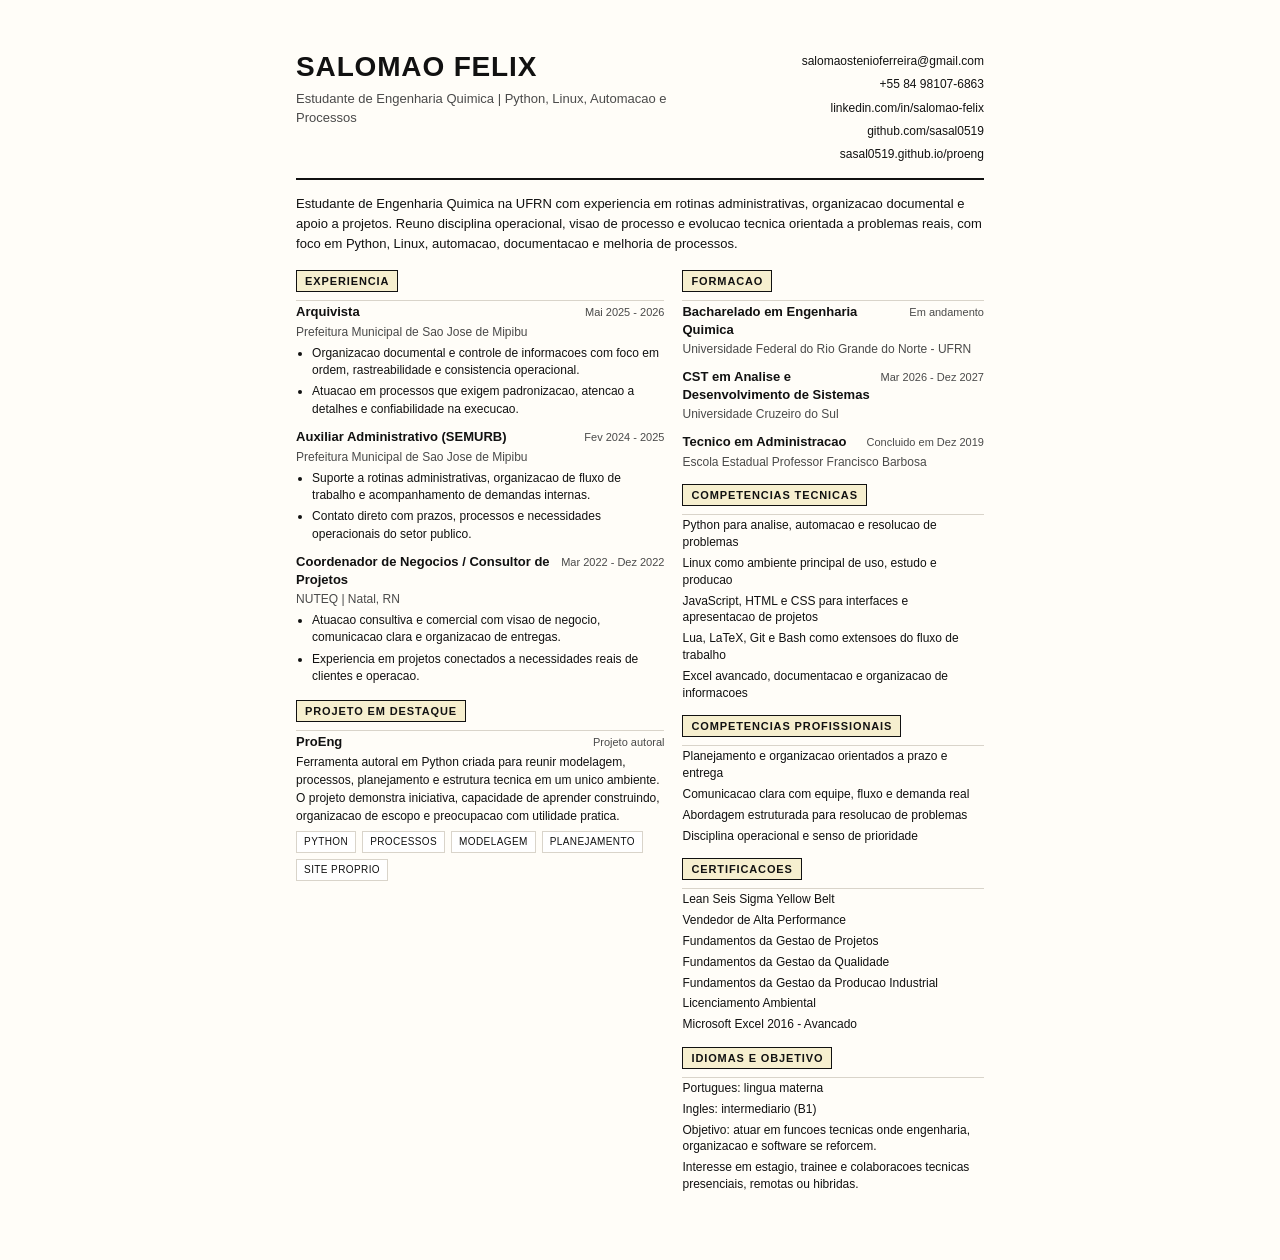
==== assets/docs/curriculo.html @ 672a3304 "ATT" ====
<!DOCTYPE html>
<html lang="pt-BR">
<head>
<meta charset="UTF-8">
<meta name="viewport" content="width=device-width, initial-scale=1.0">
<title>Curriculo | Salomao Felix</title>
<style>
  :root{
    --ink:#111111;
    --muted:#4a4a4a;
    --line:#d9d4ca;
    --paper:#fffdf8;
    --accent:#e8b923;
    --accent-soft:#f6efcf;
  }

  *{box-sizing:border-box}

  @page{
    size:A4;
    margin:14mm;
  }

  body{
    margin:0;
    font-family:"Arial",sans-serif;
    color:var(--ink);
    background:var(--paper);
  }

  .page{
    width:210mm;
    min-height:297mm;
    margin:0 auto;
    padding:14mm;
    background:var(--paper);
  }

  .top{
    display:grid;
    grid-template-columns:1.2fr .8fr;
    gap:18px;
    align-items:start;
    padding-bottom:14px;
    border-bottom:2px solid var(--ink);
  }

  h1{
    margin:0 0 8px;
    font-size:28px;
    line-height:1;
    text-transform:uppercase;
    letter-spacing:.03em;
  }

  .role{
    margin:0;
    font-size:13px;
    line-height:1.5;
    color:var(--muted);
  }

  .contact{
    display:grid;
    gap:6px;
    font-size:12px;
    line-height:1.45;
    text-align:right;
  }

  .contact a{
    color:inherit;
    text-decoration:none;
  }

  .summary{
    margin:14px 0 0;
    font-size:13px;
    line-height:1.55;
  }

  .grid{
    display:grid;
    grid-template-columns:1.1fr .9fr;
    gap:18px;
    margin-top:16px;
  }

  section{
    margin-bottom:14px;
  }

  .section-title{
    display:inline-block;
    margin:0 0 8px;
    padding:4px 8px;
    background:var(--accent-soft);
    border:1px solid var(--ink);
    font-size:11px;
    text-transform:uppercase;
    letter-spacing:.08em;
  }

  .block{
    padding-top:2px;
    border-top:1px solid var(--line);
  }

  .item{
    margin-bottom:10px;
  }

  .item:last-child{
    margin-bottom:0;
  }

  .item-head{
    display:flex;
    justify-content:space-between;
    gap:10px;
    align-items:baseline;
    margin-bottom:3px;
  }

  .item-title{
    margin:0;
    font-size:13px;
    line-height:1.35;
    font-weight:700;
  }

  .item-date{
    font-size:11px;
    color:var(--muted);
    white-space:nowrap;
  }

  .item-subtitle{
    margin:0 0 4px;
    font-size:12px;
    color:var(--muted);
    line-height:1.4;
  }

  p{
    margin:0;
    font-size:12px;
    line-height:1.5;
  }

  ul{
    margin:4px 0 0 16px;
    padding:0;
  }

  li{
    margin:0 0 4px;
    font-size:12px;
    line-height:1.45;
  }

  .chips{
    display:flex;
    flex-wrap:wrap;
    gap:6px;
    margin-top:6px;
  }

  .chip{
    padding:4px 7px;
    border:1px solid var(--line);
    font-size:10px;
    line-height:1.2;
    text-transform:uppercase;
    letter-spacing:.04em;
    background:#fff;
  }

  .compact-list{
    display:grid;
    gap:4px;
  }

  .compact-list span{
    font-size:12px;
    line-height:1.4;
  }
</style>
</head>
<body>
  <main class="page">
    <header class="top">
      <div>
        <h1>Salomao Felix</h1>
        <p class="role">Estudante de Engenharia Quimica | Python, Linux, Automacao e Processos</p>
      </div>
      <div class="contact">
        <a href="mailto:salomaostenioferreira@gmail.com">salomaostenioferreira@gmail.com</a>
        <span>+55 84 98107-6863</span>
        <a href="https://www.linkedin.com/in/salom%C3%A3o-f%C3%A9lix-b4b492191/">linkedin.com/in/salomao-felix</a>
        <a href="https://github.com/sasal0519">github.com/sasal0519</a>
        <a href="https://sasal0519.github.io/proeng/">sasal0519.github.io/proeng</a>
      </div>
    </header>

    <p class="summary">
      Estudante de Engenharia Quimica na UFRN com experiencia em rotinas administrativas, organizacao documental e apoio a projetos.
      Reuno disciplina operacional, visao de processo e evolucao tecnica orientada a problemas reais, com foco em Python, Linux,
      automacao, documentacao e melhoria de processos.
    </p>

    <div class="grid">
      <div>
        <section>
          <h2 class="section-title">Experiencia</h2>
          <div class="block">
            <div class="item">
              <div class="item-head">
                <h3 class="item-title">Arquivista</h3>
                <span class="item-date">Mai 2025 - 2026</span>
              </div>
              <p class="item-subtitle">Prefeitura Municipal de Sao Jose de Mipibu</p>
              <ul>
                <li>Organizacao documental e controle de informacoes com foco em ordem, rastreabilidade e consistencia operacional.</li>
                <li>Atuacao em processos que exigem padronizacao, atencao a detalhes e confiabilidade na execucao.</li>
              </ul>
            </div>

            <div class="item">
              <div class="item-head">
                <h3 class="item-title">Auxiliar Administrativo (SEMURB)</h3>
                <span class="item-date">Fev 2024 - 2025</span>
              </div>
              <p class="item-subtitle">Prefeitura Municipal de Sao Jose de Mipibu</p>
              <ul>
                <li>Suporte a rotinas administrativas, organizacao de fluxo de trabalho e acompanhamento de demandas internas.</li>
                <li>Contato direto com prazos, processos e necessidades operacionais do setor publico.</li>
              </ul>
            </div>

            <div class="item">
              <div class="item-head">
                <h3 class="item-title">Coordenador de Negocios / Consultor de Projetos</h3>
                <span class="item-date">Mar 2022 - Dez 2022</span>
              </div>
              <p class="item-subtitle">NUTEQ | Natal, RN</p>
              <ul>
                <li>Atuacao consultiva e comercial com visao de negocio, comunicacao clara e organizacao de entregas.</li>
                <li>Experiencia em projetos conectados a necessidades reais de clientes e operacao.</li>
              </ul>
            </div>
          </div>
        </section>

        <section>
          <h2 class="section-title">Projeto em Destaque</h2>
          <div class="block">
            <div class="item">
              <div class="item-head">
                <h3 class="item-title">ProEng</h3>
                <span class="item-date">Projeto autoral</span>
              </div>
              <p>
                Ferramenta autoral em Python criada para reunir modelagem, processos, planejamento e estrutura tecnica em um unico ambiente.
                O projeto demonstra iniciativa, capacidade de aprender construindo, organizacao de escopo e preocupacao com utilidade pratica.
              </p>
              <div class="chips">
                <span class="chip">Python</span>
                <span class="chip">Processos</span>
                <span class="chip">Modelagem</span>
                <span class="chip">Planejamento</span>
                <span class="chip">Site proprio</span>
              </div>
            </div>
          </div>
        </section>
      </div>

      <div>
        <section>
          <h2 class="section-title">Formacao</h2>
          <div class="block">
            <div class="item">
              <div class="item-head">
                <h3 class="item-title">Bacharelado em Engenharia Quimica</h3>
                <span class="item-date">Em andamento</span>
              </div>
              <p class="item-subtitle">Universidade Federal do Rio Grande do Norte - UFRN</p>
            </div>

            <div class="item">
              <div class="item-head">
                <h3 class="item-title">CST em Analise e Desenvolvimento de Sistemas</h3>
                <span class="item-date">Mar 2026 - Dez 2027</span>
              </div>
              <p class="item-subtitle">Universidade Cruzeiro do Sul</p>
            </div>

            <div class="item">
              <div class="item-head">
                <h3 class="item-title">Tecnico em Administracao</h3>
                <span class="item-date">Concluido em Dez 2019</span>
              </div>
              <p class="item-subtitle">Escola Estadual Professor Francisco Barbosa</p>
            </div>
          </div>
        </section>

        <section>
          <h2 class="section-title">Competencias Tecnicas</h2>
          <div class="block compact-list">
            <span>Python para analise, automacao e resolucao de problemas</span>
            <span>Linux como ambiente principal de uso, estudo e producao</span>
            <span>JavaScript, HTML e CSS para interfaces e apresentacao de projetos</span>
            <span>Lua, LaTeX, Git e Bash como extensoes do fluxo de trabalho</span>
            <span>Excel avancado, documentacao e organizacao de informacoes</span>
          </div>
        </section>

        <section>
          <h2 class="section-title">Competencias Profissionais</h2>
          <div class="block compact-list">
            <span>Planejamento e organizacao orientados a prazo e entrega</span>
            <span>Comunicacao clara com equipe, fluxo e demanda real</span>
            <span>Abordagem estruturada para resolucao de problemas</span>
            <span>Disciplina operacional e senso de prioridade</span>
          </div>
        </section>

        <section>
          <h2 class="section-title">Certificacoes</h2>
          <div class="block compact-list">
            <span>Lean Seis Sigma Yellow Belt</span>
            <span>Vendedor de Alta Performance</span>
            <span>Fundamentos da Gestao de Projetos</span>
            <span>Fundamentos da Gestao da Qualidade</span>
            <span>Fundamentos da Gestao da Producao Industrial</span>
            <span>Licenciamento Ambiental</span>
            <span>Microsoft Excel 2016 - Avancado</span>
          </div>
        </section>

        <section>
          <h2 class="section-title">Idiomas e Objetivo</h2>
          <div class="block compact-list">
            <span>Portugues: lingua materna</span>
            <span>Ingles: intermediario (B1)</span>
            <span>Objetivo: atuar em funcoes tecnicas onde engenharia, organizacao e software se reforcem.</span>
            <span>Interesse em estagio, trainee e colaboracoes tecnicas presenciais, remotas ou hibridas.</span>
          </div>
        </section>
      </div>
    </div>
  </main>
</body>
</html>
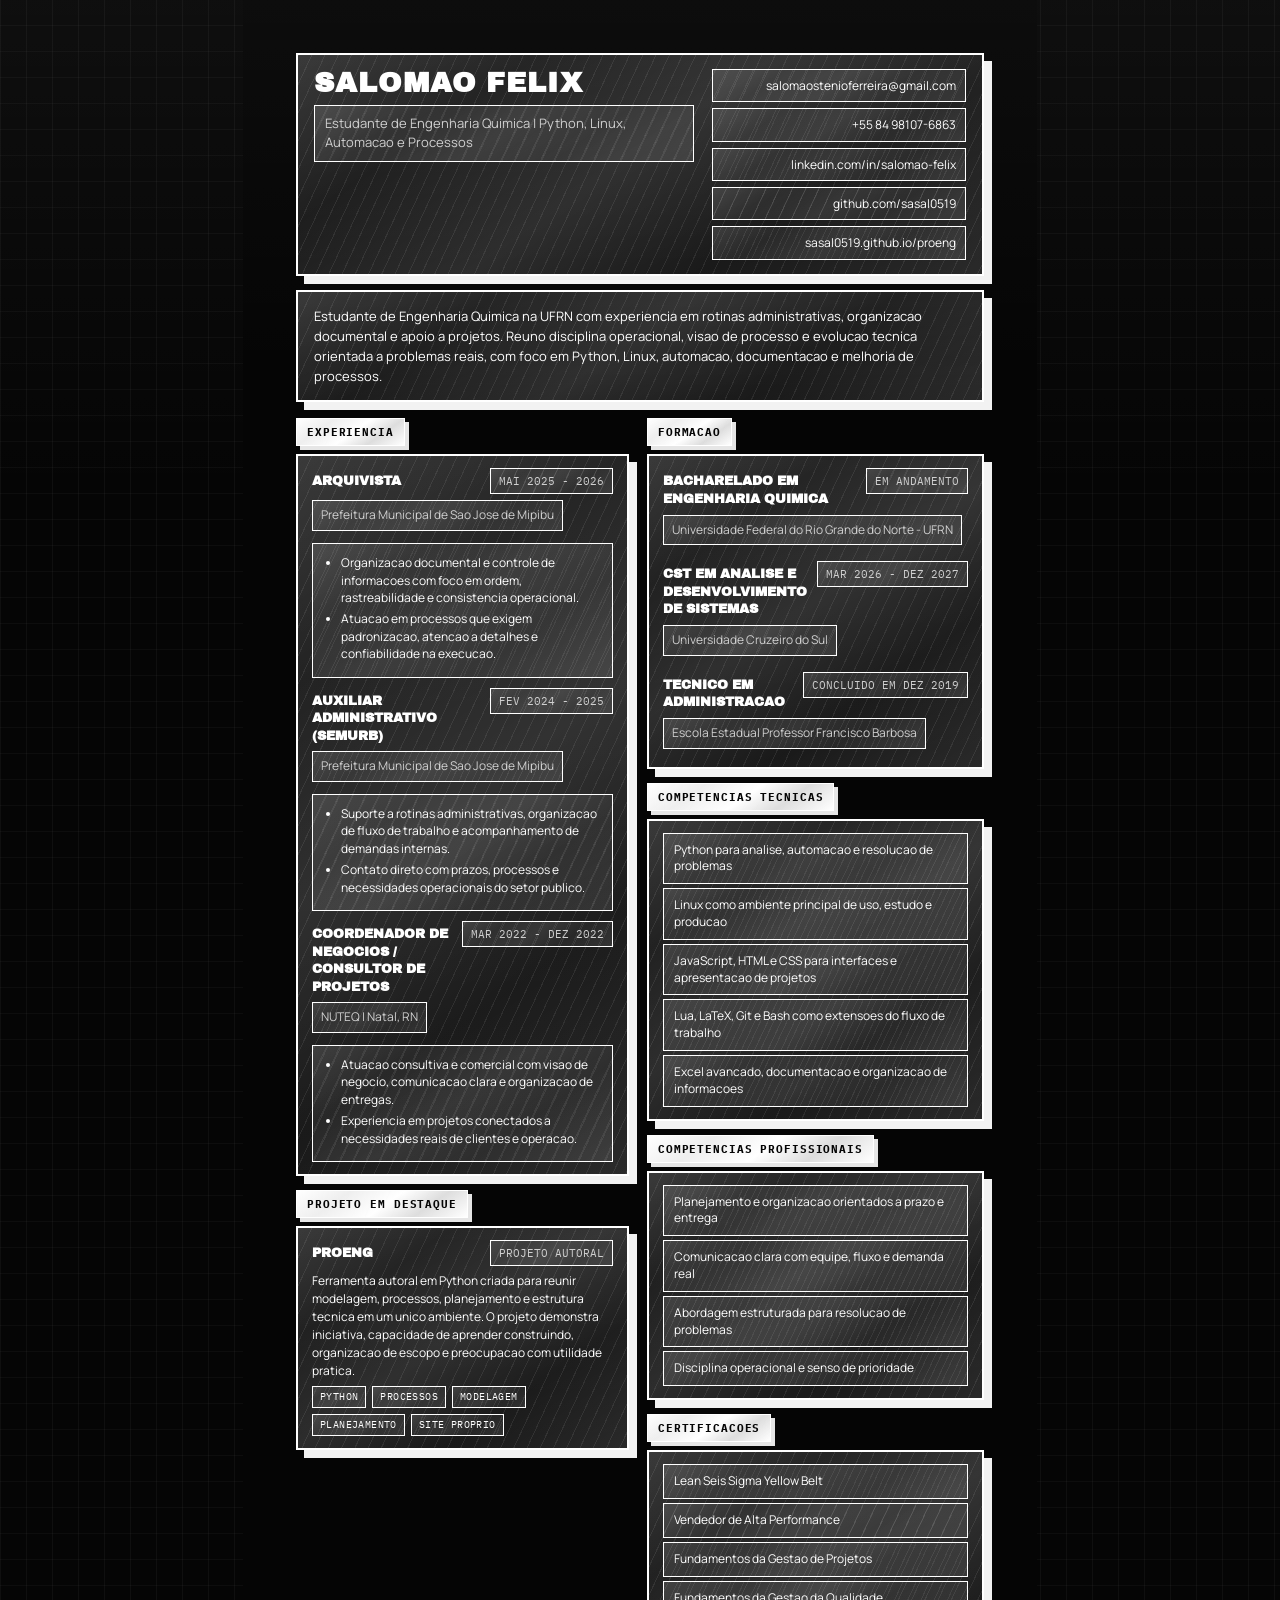
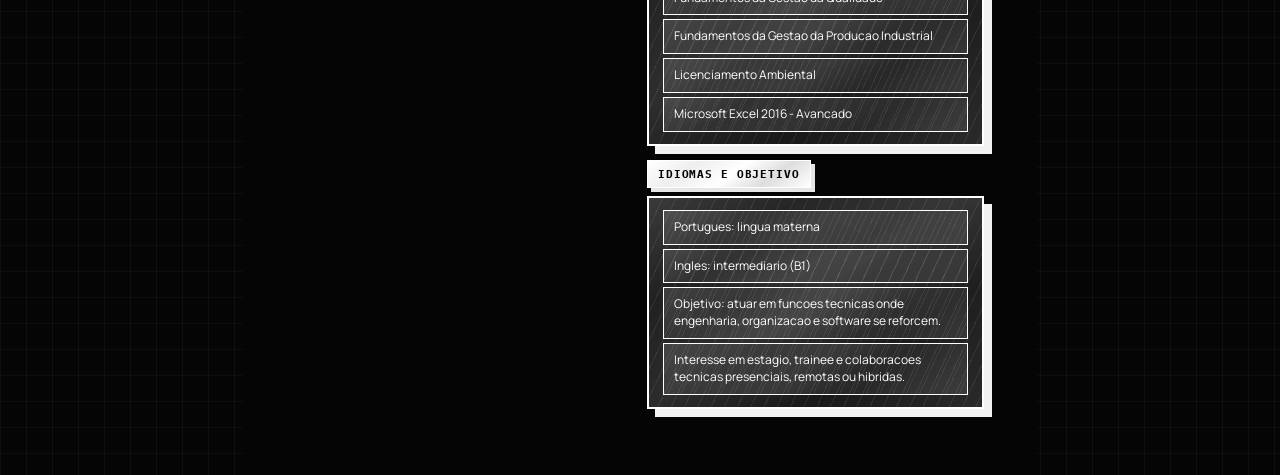
==== commit 6fa41861: "att" ====
--- a/assets/docs/curriculo.html
+++ b/assets/docs/curriculo.html
@@ -4,14 +4,29 @@
 <meta charset="UTF-8">
 <meta name="viewport" content="width=device-width, initial-scale=1.0">
 <title>Curriculo | Salomao Felix</title>
+<link rel="preconnect" href="https://fonts.googleapis.com">
+<link rel="preconnect" href="https://fonts.gstatic.com" crossorigin>
+<link href="https://fonts.googleapis.com/css2?family=Archivo+Black&family=IBM+Plex+Mono:wght@400;500;700&family=Manrope:wght@400;500;600;700;800&display=swap" rel="stylesheet">
 <style>
   :root{
-    --ink:#111111;
-    --muted:#4a4a4a;
-    --line:#d9d4ca;
-    --paper:#fffdf8;
-    --accent:#e8b923;
-    --accent-soft:#f6efcf;
+    --bg:#050505;
+    --paper:#111111;
+    --ink:#ffffff;
+    --muted:#d0d0d0;
+    --line:#ffffff;
+    --metal-dark:
+      linear-gradient(145deg, rgba(255,255,255,.12), rgba(255,255,255,.03) 24%, rgba(255,255,255,.1) 48%, rgba(255,255,255,.02) 72%, rgba(255,255,255,.09)),
+      linear-gradient(180deg, rgba(255,255,255,.06), rgba(255,255,255,.015)),
+      repeating-linear-gradient(115deg, rgba(255,255,255,.08) 0 1px, transparent 1px 12px),
+      #111111;
+    --metal-ui-dark:
+      linear-gradient(145deg, rgba(255,255,255,.11), rgba(255,255,255,.03) 24%, rgba(255,255,255,.08) 48%, rgba(255,255,255,.02) 70%, rgba(255,255,255,.07)),
+      repeating-linear-gradient(115deg, rgba(255,255,255,.07) 0 1px, transparent 1px 12px),
+      rgba(255,255,255,.03);
+    --metal-ui-light:
+      linear-gradient(145deg, rgba(255,255,255,1), rgba(238,238,238,.98) 26%, rgba(255,255,255,.94) 52%, rgba(220,220,220,.96) 74%, rgba(255,255,255,1)),
+      repeating-linear-gradient(115deg, rgba(0,0,0,.08) 0 1px, transparent 1px 12px),
+      #ffffff;
   }
 
   *{box-sizing:border-box}
@@ -23,9 +38,16 @@
 
   body{
     margin:0;
-    font-family:"Arial",sans-serif;
+    font-family:"Manrope",sans-serif;
     color:var(--ink);
-    background:var(--paper);
+    background:
+      radial-gradient(circle at 12% 16%, rgba(255,255,255,.06), transparent 0 18%),
+      radial-gradient(circle at 84% 12%, rgba(255,255,255,.04), transparent 0 16%),
+      linear-gradient(180deg, rgba(255,255,255,.04), rgba(255,255,255,0) 24%),
+      linear-gradient(90deg, rgba(255,255,255,.04) 1px, transparent 1px),
+      linear-gradient(0deg, rgba(255,255,255,.03) 1px, transparent 1px),
+      var(--bg);
+    background-size:100% 100%, 100% 100%, 100% 100%, 26px 26px, 26px 26px, auto;
   }
 
   .page{
@@ -33,7 +55,9 @@
     min-height:297mm;
     margin:0 auto;
     padding:14mm;
-    background:var(--paper);
+    background:
+      linear-gradient(180deg, rgba(255,255,255,.03), rgba(255,255,255,0) 18%),
+      var(--bg);
   }
 
   .top{
@@ -41,20 +65,28 @@
     grid-template-columns:1.2fr .8fr;
     gap:18px;
     align-items:start;
-    padding-bottom:14px;
-    border-bottom:2px solid var(--ink);
+    padding:14px 16px;
+    margin-bottom:14px;
+    border:2px solid var(--line);
+    background:var(--metal-dark);
+    box-shadow:8px 8px 0 rgba(255,255,255,.95);
   }
 
   h1{
     margin:0 0 8px;
+    font-family:"Archivo Black",sans-serif;
     font-size:28px;
     line-height:1;
     text-transform:uppercase;
-    letter-spacing:.03em;
+    letter-spacing:.04em;
   }
 
   .role{
     margin:0;
+    display:inline-block;
+    padding:8px 10px;
+    border:1px solid var(--line);
+    background:var(--metal-ui-dark);
     font-size:13px;
     line-height:1.5;
     color:var(--muted);
@@ -68,13 +100,25 @@
     text-align:right;
   }
 
+  .contact a,
+  .contact span{
+    display:inline-block;
+    padding:7px 9px;
+    border:1px solid var(--line);
+    background:var(--metal-ui-dark);
+  }
+
   .contact a{
     color:inherit;
     text-decoration:none;
   }
 
   .summary{
-    margin:14px 0 0;
+    margin:0;
+    padding:14px 16px;
+    border:2px solid var(--line);
+    background:var(--metal-dark);
+    box-shadow:8px 8px 0 rgba(255,255,255,.95);
     font-size:13px;
     line-height:1.55;
   }
@@ -93,17 +137,22 @@
   .section-title{
     display:inline-block;
     margin:0 0 8px;
-    padding:4px 8px;
-    background:var(--accent-soft);
-    border:1px solid var(--ink);
+    padding:6px 10px;
+    background:var(--metal-ui-light);
+    color:#050505;
+    border:1px solid var(--line);
     font-size:11px;
     text-transform:uppercase;
     letter-spacing:.08em;
+    font-family:"IBM Plex Mono",monospace;
+    box-shadow:4px 4px 0 rgba(255,255,255,.9);
   }
 
   .block{
-    padding-top:2px;
-    border-top:1px solid var(--line);
+    padding:12px 14px;
+    border:2px solid var(--line);
+    background:var(--metal-dark);
+    box-shadow:8px 8px 0 rgba(255,255,255,.95);
   }
 
   .item{
@@ -119,24 +168,34 @@
     justify-content:space-between;
     gap:10px;
     align-items:baseline;
-    margin-bottom:3px;
+    margin-bottom:6px;
   }
 
   .item-title{
     margin:0;
+    font-family:"Archivo Black",sans-serif;
     font-size:13px;
     line-height:1.35;
-    font-weight:700;
+    text-transform:uppercase;
   }
 
   .item-date{
+    padding:5px 8px;
+    border:1px solid var(--line);
+    background:var(--metal-ui-dark);
     font-size:11px;
     color:var(--muted);
     white-space:nowrap;
+    font-family:"IBM Plex Mono",monospace;
+    text-transform:uppercase;
   }
 
   .item-subtitle{
-    margin:0 0 4px;
+    margin:0 0 6px;
+    display:inline-block;
+    padding:6px 8px;
+    border:1px solid var(--line);
+    background:var(--metal-ui-dark);
     font-size:12px;
     color:var(--muted);
     line-height:1.4;
@@ -149,8 +208,10 @@
   }
 
   ul{
-    margin:4px 0 0 16px;
-    padding:0;
+    margin:6px 0 0 0;
+    padding:10px 12px 10px 28px;
+    border:1px solid var(--line);
+    background:var(--metal-ui-dark);
   }
 
   li{
@@ -173,7 +234,8 @@
     line-height:1.2;
     text-transform:uppercase;
     letter-spacing:.04em;
-    background:#fff;
+    background:var(--metal-ui-dark);
+    font-family:"IBM Plex Mono",monospace;
   }
 
   .compact-list{
@@ -182,6 +244,10 @@
   }
 
   .compact-list span{
+    display:block;
+    padding:8px 10px;
+    border:1px solid var(--line);
+    background:var(--metal-ui-dark);
     font-size:12px;
     line-height:1.4;
   }
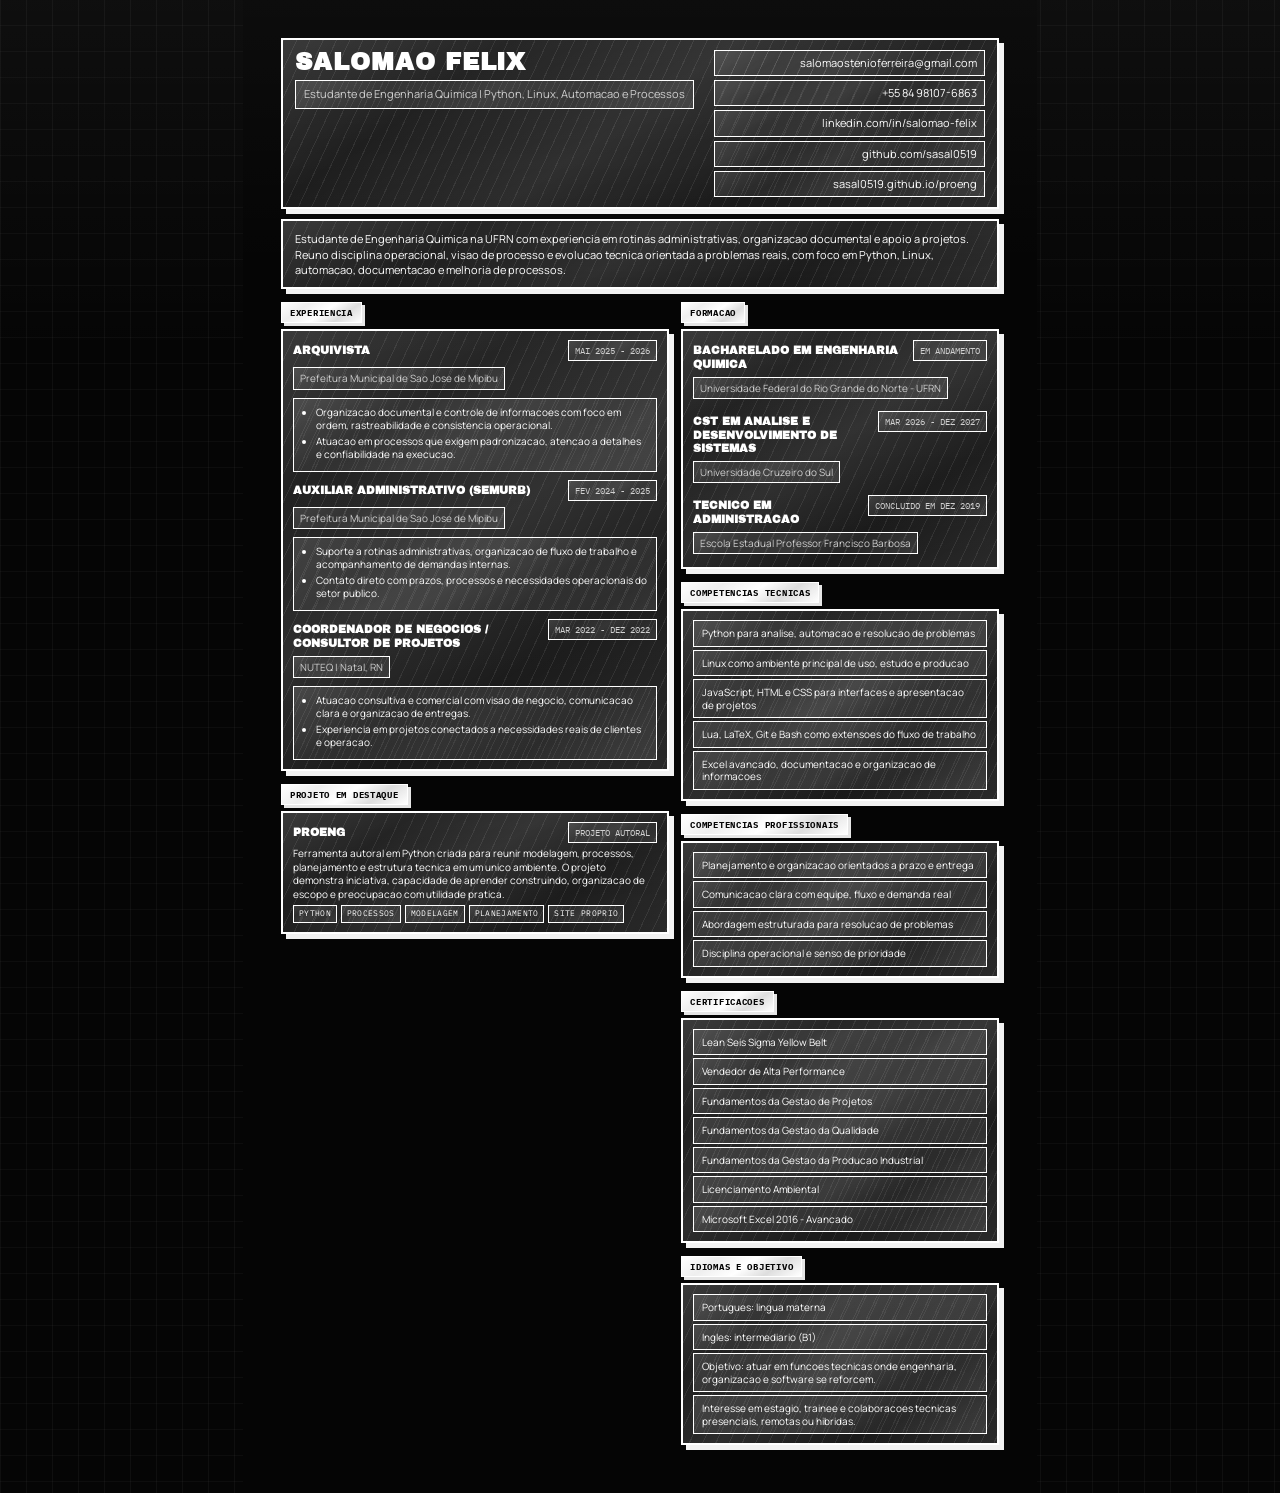
==== commit f51fbadc: "att" ====
--- a/assets/docs/curriculo.html
+++ b/assets/docs/curriculo.html
@@ -33,7 +33,7 @@
 
   @page{
     size:A4;
-    margin:14mm;
+    margin:10mm;
   }
 
   body{
@@ -54,7 +54,7 @@
     width:210mm;
     min-height:297mm;
     margin:0 auto;
-    padding:14mm;
+    padding:10mm;
     background:
       linear-gradient(180deg, rgba(255,255,255,.03), rgba(255,255,255,0) 18%),
       var(--bg);
@@ -63,19 +63,19 @@
   .top{
     display:grid;
     grid-template-columns:1.2fr .8fr;
-    gap:18px;
+    gap:12px;
     align-items:start;
-    padding:14px 16px;
-    margin-bottom:14px;
+    padding:10px 12px;
+    margin-bottom:10px;
     border:2px solid var(--line);
     background:var(--metal-dark);
-    box-shadow:8px 8px 0 rgba(255,255,255,.95);
+    box-shadow:5px 5px 0 rgba(255,255,255,.95);
   }
 
   h1{
-    margin:0 0 8px;
+    margin:0 0 6px;
     font-family:"Archivo Black",sans-serif;
-    font-size:28px;
+    font-size:24px;
     line-height:1;
     text-transform:uppercase;
     letter-spacing:.04em;
@@ -84,26 +84,26 @@
   .role{
     margin:0;
     display:inline-block;
-    padding:8px 10px;
-    border:1px solid var(--line);
-    background:var(--metal-ui-dark);
-    font-size:13px;
-    line-height:1.5;
+    padding:6px 8px;
+    border:1px solid var(--line);
+    background:var(--metal-ui-dark);
+    font-size:11px;
+    line-height:1.35;
     color:var(--muted);
   }
 
   .contact{
     display:grid;
-    gap:6px;
-    font-size:12px;
-    line-height:1.45;
+    gap:4px;
+    font-size:11px;
+    line-height:1.3;
     text-align:right;
   }
 
   .contact a,
   .contact span{
     display:inline-block;
-    padding:7px 9px;
+    padding:5px 7px;
     border:1px solid var(--line);
     background:var(--metal-ui-dark);
   }
@@ -115,48 +115,48 @@
 
   .summary{
     margin:0;
-    padding:14px 16px;
+    padding:10px 12px;
     border:2px solid var(--line);
     background:var(--metal-dark);
-    box-shadow:8px 8px 0 rgba(255,255,255,.95);
-    font-size:13px;
-    line-height:1.55;
+    box-shadow:5px 5px 0 rgba(255,255,255,.95);
+    font-size:11px;
+    line-height:1.4;
   }
 
   .grid{
     display:grid;
     grid-template-columns:1.1fr .9fr;
-    gap:18px;
-    margin-top:16px;
+    gap:12px;
+    margin-top:10px;
   }
 
   section{
-    margin-bottom:14px;
+    margin-bottom:10px;
   }
 
   .section-title{
     display:inline-block;
-    margin:0 0 8px;
-    padding:6px 10px;
+    margin:0 0 6px;
+    padding:4px 8px;
     background:var(--metal-ui-light);
     color:#050505;
     border:1px solid var(--line);
-    font-size:11px;
+    font-size:9px;
     text-transform:uppercase;
     letter-spacing:.08em;
     font-family:"IBM Plex Mono",monospace;
-    box-shadow:4px 4px 0 rgba(255,255,255,.9);
+    box-shadow:3px 3px 0 rgba(255,255,255,.9);
   }
 
   .block{
-    padding:12px 14px;
+    padding:9px 10px;
     border:2px solid var(--line);
     background:var(--metal-dark);
-    box-shadow:8px 8px 0 rgba(255,255,255,.95);
+    box-shadow:5px 5px 0 rgba(255,255,255,.95);
   }
 
   .item{
-    margin-bottom:10px;
+    margin-bottom:8px;
   }
 
   .item:last-child{
@@ -166,24 +166,24 @@
   .item-head{
     display:flex;
     justify-content:space-between;
-    gap:10px;
+    gap:8px;
     align-items:baseline;
-    margin-bottom:6px;
+    margin-bottom:4px;
   }
 
   .item-title{
     margin:0;
     font-family:"Archivo Black",sans-serif;
-    font-size:13px;
-    line-height:1.35;
+    font-size:11px;
+    line-height:1.2;
     text-transform:uppercase;
   }
 
   .item-date{
-    padding:5px 8px;
-    border:1px solid var(--line);
-    background:var(--metal-ui-dark);
-    font-size:11px;
+    padding:4px 6px;
+    border:1px solid var(--line);
+    background:var(--metal-ui-dark);
+    font-size:9px;
     color:var(--muted);
     white-space:nowrap;
     font-family:"IBM Plex Mono",monospace;
@@ -191,46 +191,46 @@
   }
 
   .item-subtitle{
-    margin:0 0 6px;
+    margin:0 0 4px;
     display:inline-block;
-    padding:6px 8px;
-    border:1px solid var(--line);
-    background:var(--metal-ui-dark);
-    font-size:12px;
+    padding:4px 6px;
+    border:1px solid var(--line);
+    background:var(--metal-ui-dark);
+    font-size:10px;
     color:var(--muted);
-    line-height:1.4;
+    line-height:1.25;
   }
 
   p{
     margin:0;
-    font-size:12px;
-    line-height:1.5;
+    font-size:10px;
+    line-height:1.35;
   }
 
   ul{
-    margin:6px 0 0 0;
-    padding:10px 12px 10px 28px;
+    margin:4px 0 0 0;
+    padding:7px 8px 7px 22px;
     border:1px solid var(--line);
     background:var(--metal-ui-dark);
   }
 
   li{
-    margin:0 0 4px;
-    font-size:12px;
-    line-height:1.45;
+    margin:0 0 3px;
+    font-size:10px;
+    line-height:1.3;
   }
 
   .chips{
     display:flex;
     flex-wrap:wrap;
-    gap:6px;
-    margin-top:6px;
+    gap:4px;
+    margin-top:4px;
   }
 
   .chip{
-    padding:4px 7px;
-    border:1px solid var(--line);
-    font-size:10px;
+    padding:3px 5px;
+    border:1px solid var(--line);
+    font-size:8px;
     line-height:1.2;
     text-transform:uppercase;
     letter-spacing:.04em;
@@ -240,16 +240,16 @@
 
   .compact-list{
     display:grid;
-    gap:4px;
+    gap:3px;
   }
 
   .compact-list span{
     display:block;
-    padding:8px 10px;
-    border:1px solid var(--line);
-    background:var(--metal-ui-dark);
-    font-size:12px;
-    line-height:1.4;
+    padding:6px 8px;
+    border:1px solid var(--line);
+    background:var(--metal-ui-dark);
+    font-size:10px;
+    line-height:1.25;
   }
 </style>
 </head>
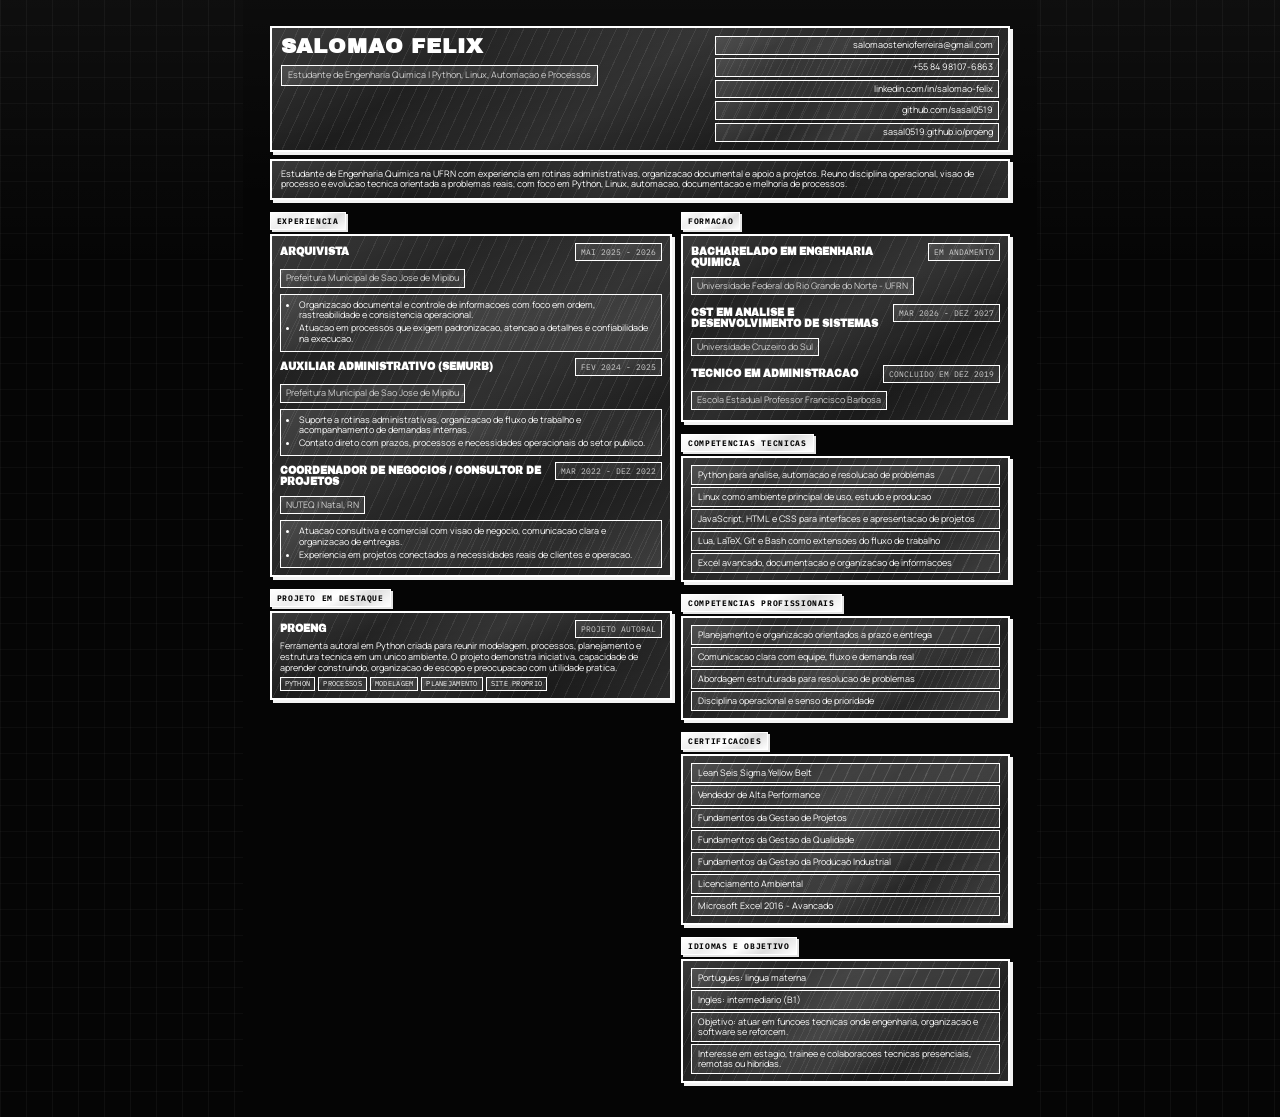
==== commit 6b62b74c: "att" ====
--- a/assets/docs/curriculo.html
+++ b/assets/docs/curriculo.html
@@ -33,7 +33,7 @@
 
   @page{
     size:A4;
-    margin:10mm;
+    margin:7mm;
   }
 
   body{
@@ -52,9 +52,9 @@
 
   .page{
     width:210mm;
-    min-height:297mm;
+    min-height:auto;
     margin:0 auto;
-    padding:10mm;
+    padding:7mm;
     background:
       linear-gradient(180deg, rgba(255,255,255,.03), rgba(255,255,255,0) 18%),
       var(--bg);
@@ -63,19 +63,19 @@
   .top{
     display:grid;
     grid-template-columns:1.2fr .8fr;
-    gap:12px;
+    gap:9px;
     align-items:start;
-    padding:10px 12px;
-    margin-bottom:10px;
+    padding:8px 9px;
+    margin-bottom:7px;
     border:2px solid var(--line);
     background:var(--metal-dark);
-    box-shadow:5px 5px 0 rgba(255,255,255,.95);
+    box-shadow:3px 3px 0 rgba(255,255,255,.95);
   }
 
   h1{
-    margin:0 0 6px;
+    margin:0 0 4px;
     font-family:"Archivo Black",sans-serif;
-    font-size:24px;
+    font-size:21px;
     line-height:1;
     text-transform:uppercase;
     letter-spacing:.04em;
@@ -84,26 +84,26 @@
   .role{
     margin:0;
     display:inline-block;
-    padding:6px 8px;
-    border:1px solid var(--line);
-    background:var(--metal-ui-dark);
-    font-size:11px;
-    line-height:1.35;
+    padding:4px 6px;
+    border:1px solid var(--line);
+    background:var(--metal-ui-dark);
+    font-size:9px;
+    line-height:1.2;
     color:var(--muted);
   }
 
   .contact{
     display:grid;
-    gap:4px;
-    font-size:11px;
-    line-height:1.3;
+    gap:3px;
+    font-size:9px;
+    line-height:1.18;
     text-align:right;
   }
 
   .contact a,
   .contact span{
     display:inline-block;
-    padding:5px 7px;
+    padding:3px 5px;
     border:1px solid var(--line);
     background:var(--metal-ui-dark);
   }
@@ -115,48 +115,48 @@
 
   .summary{
     margin:0;
-    padding:10px 12px;
+    padding:8px 9px;
     border:2px solid var(--line);
     background:var(--metal-dark);
-    box-shadow:5px 5px 0 rgba(255,255,255,.95);
-    font-size:11px;
-    line-height:1.4;
+    box-shadow:3px 3px 0 rgba(255,255,255,.95);
+    font-size:9px;
+    line-height:1.22;
   }
 
   .grid{
     display:grid;
     grid-template-columns:1.1fr .9fr;
-    gap:12px;
-    margin-top:10px;
+    gap:9px;
+    margin-top:7px;
   }
 
   section{
-    margin-bottom:10px;
+    margin-bottom:7px;
   }
 
   .section-title{
     display:inline-block;
-    margin:0 0 6px;
-    padding:4px 8px;
+    margin:0 0 4px;
+    padding:3px 6px;
     background:var(--metal-ui-light);
     color:#050505;
     border:1px solid var(--line);
-    font-size:9px;
+    font-size:8px;
     text-transform:uppercase;
     letter-spacing:.08em;
     font-family:"IBM Plex Mono",monospace;
-    box-shadow:3px 3px 0 rgba(255,255,255,.9);
+    box-shadow:2px 2px 0 rgba(255,255,255,.9);
   }
 
   .block{
-    padding:9px 10px;
+    padding:7px 8px;
     border:2px solid var(--line);
     background:var(--metal-dark);
-    box-shadow:5px 5px 0 rgba(255,255,255,.95);
+    box-shadow:3px 3px 0 rgba(255,255,255,.95);
   }
 
   .item{
-    margin-bottom:8px;
+    margin-bottom:6px;
   }
 
   .item:last-child{
@@ -166,24 +166,24 @@
   .item-head{
     display:flex;
     justify-content:space-between;
-    gap:8px;
+    gap:6px;
     align-items:baseline;
-    margin-bottom:4px;
+    margin-bottom:3px;
   }
 
   .item-title{
     margin:0;
     font-family:"Archivo Black",sans-serif;
-    font-size:11px;
-    line-height:1.2;
+    font-size:10px;
+    line-height:1.08;
     text-transform:uppercase;
   }
 
   .item-date{
-    padding:4px 6px;
-    border:1px solid var(--line);
-    background:var(--metal-ui-dark);
-    font-size:9px;
+    padding:3px 5px;
+    border:1px solid var(--line);
+    background:var(--metal-ui-dark);
+    font-size:8px;
     color:var(--muted);
     white-space:nowrap;
     font-family:"IBM Plex Mono",monospace;
@@ -191,46 +191,46 @@
   }
 
   .item-subtitle{
-    margin:0 0 4px;
+    margin:0 0 3px;
     display:inline-block;
-    padding:4px 6px;
-    border:1px solid var(--line);
-    background:var(--metal-ui-dark);
-    font-size:10px;
+    padding:3px 5px;
+    border:1px solid var(--line);
+    background:var(--metal-ui-dark);
+    font-size:9px;
     color:var(--muted);
-    line-height:1.25;
+    line-height:1.15;
   }
 
   p{
     margin:0;
-    font-size:10px;
-    line-height:1.35;
+    font-size:9px;
+    line-height:1.2;
   }
 
   ul{
-    margin:4px 0 0 0;
-    padding:7px 8px 7px 22px;
+    margin:3px 0 0 0;
+    padding:5px 6px 5px 18px;
     border:1px solid var(--line);
     background:var(--metal-ui-dark);
   }
 
   li{
-    margin:0 0 3px;
-    font-size:10px;
-    line-height:1.3;
+    margin:0 0 2px;
+    font-size:9px;
+    line-height:1.18;
   }
 
   .chips{
     display:flex;
     flex-wrap:wrap;
-    gap:4px;
-    margin-top:4px;
+    gap:3px;
+    margin-top:3px;
   }
 
   .chip{
-    padding:3px 5px;
-    border:1px solid var(--line);
-    font-size:8px;
+    padding:2px 4px;
+    border:1px solid var(--line);
+    font-size:7px;
     line-height:1.2;
     text-transform:uppercase;
     letter-spacing:.04em;
@@ -240,16 +240,36 @@
 
   .compact-list{
     display:grid;
-    gap:3px;
+    gap:2px;
   }
 
   .compact-list span{
     display:block;
-    padding:6px 8px;
-    border:1px solid var(--line);
-    background:var(--metal-ui-dark);
-    font-size:10px;
-    line-height:1.25;
+    padding:4px 6px;
+    border:1px solid var(--line);
+    background:var(--metal-ui-dark);
+    font-size:9px;
+    line-height:1.12;
+  }
+
+  @media print{
+    body{
+      background:#050505;
+    }
+
+    .page{
+      width:auto;
+      min-height:auto;
+      margin:0;
+      padding:0;
+    }
+
+    .top,
+    .summary,
+    .block,
+    .section-title{
+      box-shadow:none;
+    }
   }
 </style>
 </head>
